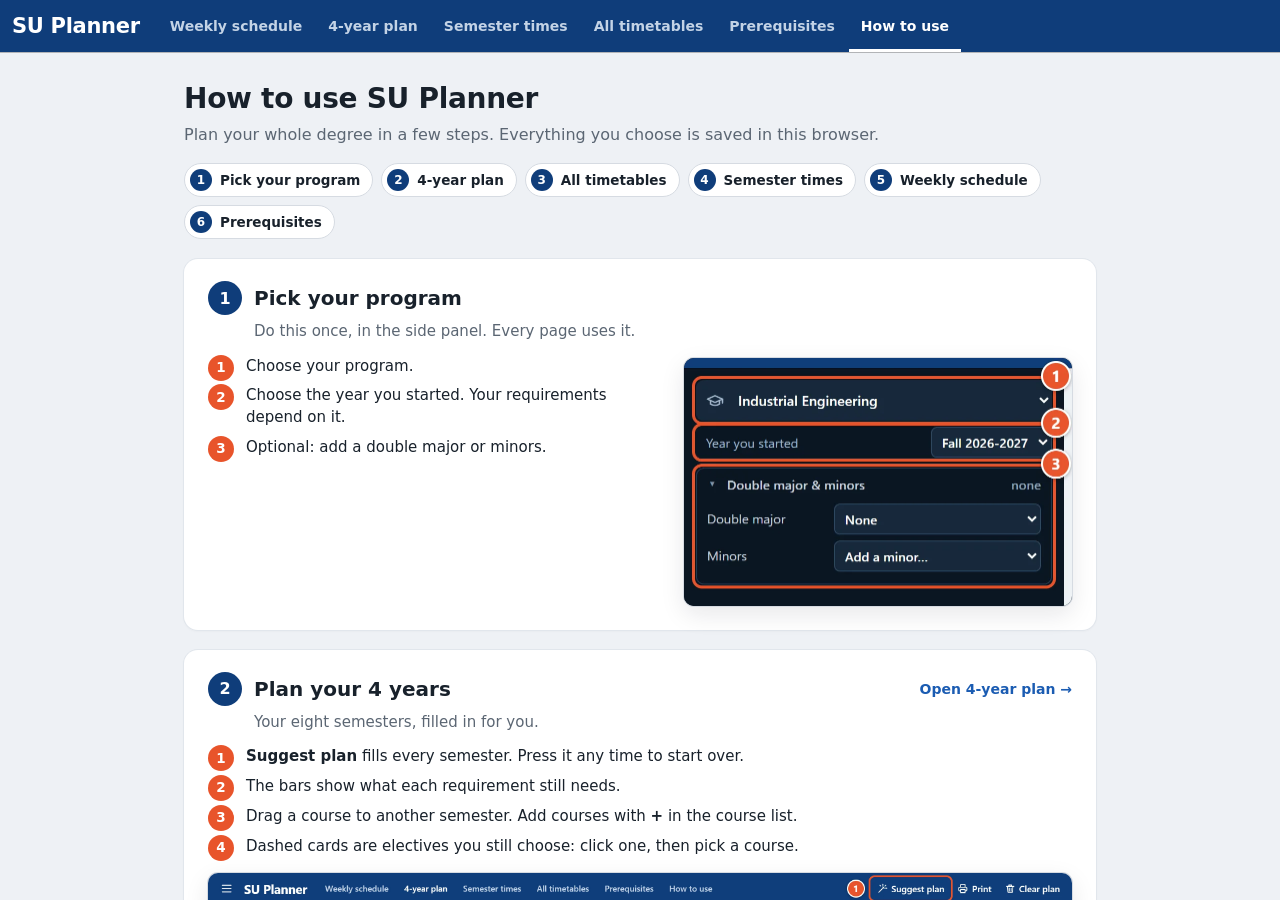
==== help.html @ ad57c1a2 "Add All timetables page with hours to keep free - All timetables page (new tab): every clash-free ti" ====
<!doctype html>
<html lang="en">
<head>
  <meta charset="utf-8">
  <meta name="viewport" content="width=device-width, initial-scale=1">
  <title>SU Planner – How to use</title>
  <meta name="description" content="How to use SU Planner: pick your program, plan your 4 years, see every clash-free timetable, and check prerequisites.">
  <link rel="stylesheet" href="css/style.css?v=202610301126">
  <link rel="stylesheet" href="css/help.css?v=202610301126">
</head>
<body class="help-page">
  <header class="topbar">
    <h1 class="brand">SU Planner</h1>
    <nav class="page-tabs" aria-label="Pages">
      <a href="index.html"><span class="long">Weekly schedule</span><span class="short">Week</span></a>
      <a href="plan.html"><span class="long">4-year plan</span><span class="short">Plan</span></a>
      <a href="timetable.html"><span class="long">Semester times</span><span class="short">Times</span></a>
      <a href="schedules.html"><span class="long">All timetables</span><span class="short">All</span></a>
      <a href="prereq.html"><span class="long">Prerequisites</span><span class="short">Prereqs</span></a>
      <a href="help.html" aria-current="page"><span class="long">How to use</span><span class="short">Help</span></a>
    </nav>
  </header>

  <main id="main">
    <article class="help">
      <header class="help-head">
        <h2>How to use SU Planner</h2>
        <p>Plan your whole degree in a few steps. Everything you choose is saved in this browser.</p>
        <ol class="toc" aria-label="Steps">
          <li><a href="#start"><span>1</span>Pick your program</a></li>
          <li><a href="#plan"><span>2</span>4-year plan</a></li>
          <li><a href="#all"><span>3</span>All timetables</a></li>
          <li><a href="#times"><span>4</span>Semester times</a></li>
          <li><a href="#weekly"><span>5</span>Weekly schedule</a></li>
          <li><a href="#prereq"><span>6</span>Prerequisites</a></li>
        </ol>
      </header>

      <section id="start" class="step" aria-labelledby="start-title">
        <div class="step-head">
          <span class="step-num" aria-hidden="true">1</span>
          <h3 id="start-title">Pick your program</h3>
        </div>
        <p class="step-lead">Do this once, in the side panel. Every page uses it.</p>
        <div class="step-body side-by-side">
          <ol class="marks">
            <li>Choose your program.</li>
            <li>Choose the year you started. Your requirements depend on it.</li>
            <li>Optional: add a double major or minors.</li>
          </ol>
          <figure class="shot narrow">
            <a href="img/help/start.webp"><img src="img/help/start.webp" width="388" height="249" alt="Side panel with the program picker, the year you started, and the double major and minors box"></a>
          </figure>
        </div>
      </section>

      <section id="plan" class="step" aria-labelledby="plan-title">
        <div class="step-head">
          <span class="step-num" aria-hidden="true">2</span>
          <h3 id="plan-title">Plan your 4 years</h3>
          <a class="open" href="plan.html">Open 4-year plan →</a>
        </div>
        <p class="step-lead">Your eight semesters, filled in for you.</p>
        <ol class="marks">
          <li><b>Suggest plan</b> fills every semester. Press it any time to start over.</li>
          <li>The bars show what each requirement still needs.</li>
          <li>Drag a course to another semester. Add courses with <b>+</b> in the course list.</li>
          <li>Dashed cards are electives you still choose: click one, then pick a course.</li>
        </ol>
        <figure class="shot">
          <a href="img/help/plan.webp"><img src="img/help/plan.webp" width="1440" height="900" loading="lazy" alt="4-year plan page with the Suggest plan button, requirement bars, semester cards and a dashed elective"></a>
        </figure>
        <p class="tip bad">Red text on a course means it comes before its prerequisite. Move it to a later semester.</p>
      </section>

      <section id="all" class="step key" aria-labelledby="all-title">
        <div class="step-head">
          <span class="step-num" aria-hidden="true">3</span>
          <h3 id="all-title">See every possible timetable</h3>
          <a class="open" href="schedules.html">Open All timetables →</a>
        </div>
        <p class="step-lead">Every way to take a semester's courses with <b>no clashes</b>, side by side.</p>
        <ol class="marks">
          <li>Pick a semester. The number is how many timetables work.</li>
          <li>Optional: click or drag over the hours you want free. Click a day for a day off, or a time to free it every day.</li>
          <li>Each card is one full week. Point at a block to see its course and section.</li>
          <li><b>Use this one</b> opens it in Semester times, ready to copy the CRNs.</li>
        </ol>
        <figure class="shot">
          <a href="img/help/all.webp"><img src="img/help/all.webp" width="1440" height="900" loading="lazy" alt="All timetables page: the semester list with counts, the filters, timetable cards and the Use this one button"></a>
        </figure>
      </section>

      <section id="times" class="step" aria-labelledby="times-title">
        <div class="step-head">
          <span class="step-num" aria-hidden="true">4</span>
          <h3 id="times-title">Look at one timetable closely</h3>
          <a class="open" href="timetable.html">Open Semester times →</a>
        </div>
        <p class="step-lead">One timetable at full size, with every section and room.</p>
        <ol class="marks">
          <li>Pick a semester from your plan.</li>
          <li><b>‹ ›</b> (or <kbd>←</kbd> <kbd>→</kbd>) shows the next timetable. <b>See all at once</b> opens the overview above.</li>
          <li><b>Keep this one</b> saves its sections.</li>
          <li>Or choose a section yourself. Only timetables with it are shown; <b>Auto</b> frees it again.</li>
        </ol>
        <figure class="shot">
          <a href="img/help/times.webp"><img src="img/help/times.webp" width="1440" height="900" loading="lazy" alt="Semester times page: the semester list, the timetable switcher, Keep this one, and the section pickers"></a>
        </figure>
        <p class="tip bad">A red warning means two courses clash in every timetable. Move one of them to another semester in your 4-year plan.</p>
      </section>

      <section id="weekly" class="step" aria-labelledby="weekly-title">
        <div class="step-head">
          <span class="step-num" aria-hidden="true">5</span>
          <h3 id="weekly-title">Build this term's schedule</h3>
          <a class="open" href="index.html">Open Weekly schedule →</a>
        </div>
        <p class="step-lead">Pick sections by hand for the current term.</p>
        <ol class="marks">
          <li>Search a course by code, name or instructor.</li>
          <li>Open a course and tick one section of each part (lecture, recitation…).</li>
          <li><b>Copy CRNs</b> when you are ready to register.</li>
        </ol>
        <figure class="shot">
          <a href="img/help/weekly.webp"><img src="img/help/weekly.webp" width="1440" height="900" loading="lazy" alt="Weekly schedule page with the search box, the course list, the timetable and the Copy CRNs button"></a>
        </figure>
      </section>

      <section id="prereq" class="step" aria-labelledby="prereq-title">
        <div class="step-head">
          <span class="step-num" aria-hidden="true">6</span>
          <h3 id="prereq-title">Check prerequisites</h3>
          <a class="open" href="prereq.html">Open Prerequisites →</a>
        </div>
        <p class="step-lead">See which courses open which.</p>
        <ol class="marks">
          <li>Click a course. Arrows show what it needs and what it opens.</li>
          <li>The side panel lists them.</li>
        </ol>
        <figure class="shot">
          <a href="img/help/prereq.webp"><img src="img/help/prereq.webp" width="1440" height="900" loading="lazy" alt="Prerequisite chart with IE 311 selected and its details in the side panel"></a>
        </figure>
      </section>

      <section class="step notes" aria-labelledby="notes-title">
        <h3 id="notes-title">Good to know</h3>
        <ul>
          <li>Your plan is saved <b>in this browser only</b>. Another browser or your phone starts empty.</li>
          <li>Class times come from SU's latest Fall and Spring schedules. Future terms may change.</li>
          <li>Check your final plan with your advisor and SU's Degree Evaluation.</li>
        </ul>
      </section>
    </article>
  </main>
</body>
</html>
---- css/style.css ----
:root {
  --top-h: 52px;
  --side-w: 380px;
  --brand: #0f3d7a;
  --brand-hi: #1b5cb2;
  --side: #0b1622;
  --card: #eef1f5;
  --card-hi: #ffffff;
  --ink: #18212b;
  --muted: #5b6673;
  --grid-a: #f7f8fa;
  --grid-b: #edf0f4;
  --line: #d6dbe2;
  --head: #4f80b3;
  --free: rgba(110, 190, 40, 0.42);
  --clash: rgba(225, 45, 55, 0.42);
  --pending: rgba(40, 110, 230, 0.16);
  --ok: #2f9e4f;
  --bad: #cf3535;
  --mono: ui-monospace, "Cascadia Mono", Consolas, "Courier New", monospace;
}

* { box-sizing: border-box; }
html, body { height: 100%; margin: 0; }
body {
  display: grid;
  grid-template-rows: var(--top-h) minmax(0, 1fr);
  grid-template-columns: var(--side-w) minmax(0, 1fr);
  grid-template-areas: "top top" "side main";
  font: 14px/1.35 system-ui, "Segoe UI", Roboto, sans-serif;
  color: var(--ink);
  background: var(--grid-a);
  overflow: hidden;
}
body.menu-hidden { grid-template-columns: 0 minmax(0, 1fr); }
button, select, input, textarea { font: inherit; color: inherit; }
[hidden] { display: none !important; }

svg.i {
  width: 18px; height: 18px; flex: none;
  fill: none; stroke: currentColor; stroke-width: 2;
  stroke-linecap: round; stroke-linejoin: round;
}

/* ---------- Top bar ---------- */
.topbar {
  grid-area: top;
  display: flex; align-items: center; gap: 6px;
  padding: 0 10px;
  background: var(--brand); color: #fff;
  box-shadow: 0 1px 0 rgba(0, 0, 0, 0.25);
  z-index: 6;
}
.brand { margin: 0 0 0 2px; font-size: 21px; font-weight: 750; letter-spacing: -0.3px; white-space: nowrap; }
.brand small { margin-left: 8px; font-size: 12px; font-weight: 500; opacity: 0.75; letter-spacing: 0; }
.page-tabs { display: flex; align-self: stretch; gap: 2px; margin-left: 12px; }
.page-tabs a {
  display: flex; align-items: center; padding: 3px 12px 0;
  border-bottom: 3px solid transparent;
  color: #c3d3e6; font-size: 14px; font-weight: 600; text-decoration: none; white-space: nowrap;
}
.page-tabs a:hover { background: rgba(255, 255, 255, 0.08); color: #fff; }
.page-tabs a[aria-current="page"] { border-bottom-color: #fff; color: #fff; }
.page-tabs a:focus-visible { outline: 2px solid #fff; outline-offset: -2px; }
.actions { margin-left: auto; display: flex; gap: 2px; }
.icon-btn, .action {
  display: inline-flex; align-items: center; gap: 6px;
  padding: 8px 10px; border: 0; border-radius: 8px;
  background: none; color: #fff; cursor: pointer;
  font-size: 15px; font-weight: 600;
}
.icon-btn:hover, .action:hover { background: rgba(255, 255, 255, 0.13); }
.icon-btn:focus-visible, .action:focus-visible { outline: 2px solid #fff; outline-offset: -2px; }
.icon-btn svg.i { width: 22px; height: 22px; }

/* ---------- Sidebar ---------- */
#sidebar {
  grid-area: side;
  display: flex; flex-direction: column; gap: 10px;
  min-width: 0; overflow: hidden;
  padding: 12px 8px 0 12px;
  background: var(--side);
}
body.menu-hidden #sidebar { display: none; }

.program-row {
  display: flex; align-items: center; gap: 4px;
  margin-right: 4px; padding-left: 10px; border-radius: 8px;
  background: #16283a; color: #9fb6cc; cursor: pointer;
}
.program-row:focus-within { box-shadow: inset 0 0 0 2px var(--brand-hi); }
.program-row select {
  flex: 1; min-width: 0; padding: 10px 6px; border: 0;
  background: transparent; color: #fff; font-weight: 600; cursor: pointer; outline: none;
  text-overflow: ellipsis;
}
.program-select option, .program-select optgroup { background: #fff; color: var(--ink); }
.program-row select.unset { color: #9fb6cc; font-weight: 500; }
.entry-row {
  display: flex; align-items: center; justify-content: space-between; gap: 8px;
  margin: -4px 4px 0 0; padding-left: 10px; color: #9fb6cc; font-size: 13px;
}
.entry-row select {
  padding: 5px 6px; border: 1px solid #2c4862; border-radius: 6px;
  background: #16283a; color: #fff; font-weight: 600; cursor: pointer;
}
.entry-row select:focus-visible { outline: 2px solid var(--brand-hi); outline-offset: 1px; }
.entry-select option { background: #fff; color: var(--ink); }

/* Double major & minors box (all pages) */
.extras-box { margin-right: 4px; }
.extras { border: 1px solid #22394f; border-radius: 8px; color: #c7d1db; font-size: 13px; }
.extras summary {
  display: flex; align-items: center; gap: 8px; padding: 7px 10px;
  cursor: pointer; list-style: none; font-weight: 600;
}
.extras summary::-webkit-details-marker { display: none; }
.extras summary::before { content: "▸"; color: #7f95aa; transition: transform 0.15s; }
.extras[open] summary::before { transform: rotate(90deg); }
.extras-sum { margin-left: auto; overflow: hidden; color: #8ea3b7; font-weight: 500; text-overflow: ellipsis; white-space: nowrap; max-width: 55%; }
.extra-row { display: flex; align-items: center; justify-content: space-between; gap: 8px; padding: 3px 10px; }
.extra-row select {
  flex: 0 1 62%; min-width: 0; padding: 5px 6px; border: 1px solid #2c4862; border-radius: 6px;
  background: #16283a; color: #fff; font-weight: 600; cursor: pointer;
}
.extra-row select option { background: #fff; color: var(--ink); }
.minor-chips { display: flex; flex-wrap: wrap; gap: 5px; padding: 4px 10px 9px; }
.minor-chips:empty { padding-bottom: 5px; }
.xchip {
  display: inline-flex; align-items: center; gap: 4px; padding: 2px 4px 2px 8px;
  border-radius: 12px; background: #16324f; color: #fff; font-size: 12px; font-weight: 600;
}
.xchip button { width: 18px; height: 18px; padding: 0; border: 0; border-radius: 50%; background: none; color: #9fb6cc; cursor: pointer; font-size: 14px; line-height: 1; }
.xchip button:hover { background: rgba(255, 255, 255, 0.15); color: #fff; }

/* Small "also counts for" tags on courses */
.xtags { display: inline-flex; flex-wrap: wrap; gap: 3px; margin-left: 4px; }
.xtag {
  padding: 0 5px; border: 1px solid #b9c4d0; border-radius: 4px;
  color: #3f4b58; font-size: 10.5px; font-weight: 650; white-space: nowrap;
}

.search-row { display: flex; border-radius: 8px; overflow: hidden; margin-right: 4px; }
#search { flex: 1; min-width: 0; border: 0; padding: 11px 12px; font-size: 15px; outline: none; background: #fff; }
#search:focus-visible { box-shadow: inset 0 0 0 2px var(--brand-hi); }
#search:disabled { background: #34404c; color: #aab4be; }
#search-mode { border: 0; padding: 0 8px; background: var(--brand-hi); color: #fff; font-weight: 600; cursor: pointer; }

.filter-row { display: flex; align-items: center; justify-content: space-between; margin-right: 4px; color: #c7d1db; font-size: 13px; }
.filter-label { display: inline-flex; align-items: center; gap: 6px; }
.filter-label svg.i { width: 16px; height: 16px; }
.day-chips { display: flex; gap: 4px; }
.day-chips button {
  padding: 4px 7px; border: 1px solid #2c4862; border-radius: 5px;
  background: transparent; color: #7f95aa; cursor: pointer;
  font-size: 11.5px; font-weight: 700; letter-spacing: 0.4px;
}
.day-chips button[aria-pressed="true"] { background: var(--brand-hi); border-color: var(--brand-hi); color: #fff; }
.day-chips button:focus-visible { outline: 2px solid #fff; outline-offset: 1px; }

.focus-bar {
  display: flex; align-items: center; justify-content: space-between; gap: 8px;
  margin-right: 4px; padding: 7px 10px; border-radius: 8px;
  background: #16324f; color: #dbe6f1; font-size: 13px;
}
.focus-bar button { border: 0; border-radius: 6px; padding: 4px 9px; background: #fff; color: var(--brand); font-weight: 600; cursor: pointer; font-size: 12.5px; }

.list-meta { margin: -2px 4px -4px 2px; color: #7d8e9f; font-size: 12px; }
.list-empty { margin: 4px 4px; color: #9fb0c0; font-size: 13px; }

.course-list {
  flex: 1; overflow-y: auto;
  display: flex; flex-direction: column; gap: 6px;
  padding: 0 4px 14px 0;
  scrollbar-color: #3a5167 transparent;
}
.list-heading {
  position: sticky; top: 0; z-index: 1; flex: none;
  display: flex; justify-content: space-between; gap: 8px;
  padding: 8px 4px 4px; background: var(--side);
  color: #a9c1d8; font-size: 11.5px; font-weight: 700; letter-spacing: 0.5px; text-transform: uppercase;
}
.list-heading.mine { color: #fff; }
.list-heading small { margin-left: 4px; color: #7890a6; font-size: 11.5px; font-weight: 500; letter-spacing: 0; text-transform: none; }
.list-heading .n { color: #63798f; font-weight: 600; }
.course { flex: none; background: var(--card); border-radius: 6px; }
.course-head {
  display: flex; align-items: center; gap: 8px;
  width: 100%; padding: 10px; border: 0; border-radius: 6px;
  background: none; text-align: left; cursor: pointer; font-size: 14.5px;
}
.course-head:hover { background: #e3e8ee; }
.course-head:focus-visible { outline: 2px solid var(--brand-hi); outline-offset: -2px; }
.course-title { flex: 1; min-width: 0; white-space: nowrap; overflow: hidden; text-overflow: ellipsis; }
.course.open .course-title { white-space: normal; }
.course-head .chev { color: #4b5663; transition: transform 0.15s; }
.course.open .chev { transform: rotate(90deg); }
.dot { display: none; width: 11px; height: 11px; flex: none; border-radius: 50%; border: 2px solid var(--dot, #8693a1); }
.course.has-picks .dot { display: block; }
.course.placed .dot { background: var(--dot); }

.course-body { padding: 0 8px 8px; }
.course:not(.open) .course-body { display: none; }
.pick-note { margin: 0 2px 4px; color: var(--muted); font-size: 12px; }
.group h3 {
  display: flex; justify-content: space-between; align-items: baseline;
  margin: 8px 2px 5px; font-size: 13px; font-weight: 650; color: #364250;
}
.group h3 .state { font-size: 11.5px; font-weight: 600; color: var(--muted); }
.group h3 .state.done { color: var(--ok); }

.section {
  display: flex; align-items: center; gap: 10px;
  margin-bottom: 5px; padding: 8px 10px;
  border: 2px solid transparent; border-radius: 6px;
  background: var(--card-hi); cursor: pointer; outline: none;
}
.section:hover { border-color: #c2cbd5; }
.section:focus-visible { border-color: var(--brand-hi); }
.section.picked { border-color: var(--ok); }
.sec-main { flex: 1; min-width: 0; }
.sec-top { display: flex; align-items: center; gap: 6px; }
.group-tag { padding: 0 5px; border: 1.5px solid var(--ink); border-radius: 4px; font-weight: 700; font-size: 12.5px; }
.info {
  padding: 1px 6px; border-radius: 4px;
  background: var(--brand); color: #fff; text-decoration: none;
  font-family: var(--mono); font-size: 11.5px;
}
.info:hover { background: var(--brand-hi); }
.crn { margin-left: auto; color: var(--muted); font-family: var(--mono); font-size: 11.5px; }
.instructor { margin: 4px 0 2px; font-weight: 600; }
.meetings { margin: 0; padding: 0; list-style: none; color: #4f5a66; font-family: var(--mono); font-size: 12px; }
.clash-note { margin-top: 4px; color: var(--bad); font-size: 12px; font-weight: 600; }
.check {
  display: grid; place-items: center; flex: none;
  width: 30px; height: 30px; border: 1.5px solid #98a3af; border-radius: 5px;
  color: transparent;
}
.check svg { width: 24px; height: 24px; fill: none; stroke: currentColor; stroke-width: 3; stroke-linecap: round; stroke-linejoin: round; }
.section.picked .check { border-color: var(--ok); color: var(--ok); }

/* ---------- Timetable ---------- */
main { grid-area: main; display: flex; flex-direction: column; min-width: 0; overflow: auto; }
#schedule { flex: 1; width: 100%; min-width: 600px; border-collapse: collapse; table-layout: fixed; }
#schedule thead th {
  position: sticky; top: 0; z-index: 2;
  height: 34px; background: var(--head); color: #fff;
  font-weight: 700; font-size: 14px;
}
#schedule th.corner { width: 64px; background: #3f6c9b; }
#schedule th.time { background: var(--grid-b); font-weight: 700; font-size: 13.5px; border-bottom: 1px solid var(--line); }
#schedule td.cell { height: 50px; padding: 3px 4px; border: 1px solid var(--line); vertical-align: middle; transition: background-color 0.1s; }
#schedule tbody tr:nth-child(odd) td.cell { background: var(--grid-a); }
#schedule tbody tr:nth-child(even) td.cell { background: var(--grid-b); }
#schedule td.cell.clash { background: #fbe1e1; box-shadow: inset 3px 0 0 var(--bad); }
#schedule td.cell.pending { background: var(--pending); }
#schedule td.cell.hover-free { background: var(--free); }
#schedule td.cell.hover-clash { background: var(--clash); }
.short { display: none; }

.chip {
  display: flex; align-items: center; gap: 4px;
  margin: 2px 0; padding: 3px 3px 3px 8px; border-radius: 5px;
  background: var(--chip); color: #fff; cursor: pointer;
  font-size: 12.5px; font-weight: 650; line-height: 1.2;
  box-shadow: 0 1px 2px rgba(0, 0, 0, 0.18);
}
.chip:hover { filter: brightness(1.08); }
.chip-label { flex: 1; min-width: 0; overflow-wrap: anywhere; }
.chip-x {
  flex: none; width: 18px; height: 18px; padding: 0; border: 0; border-radius: 4px;
  background: rgba(255, 255, 255, 0.18); color: #fff; cursor: pointer;
  font-size: 15px; line-height: 1;
}
.chip-x:hover { background: rgba(0, 0, 0, 0.28); }
.chip.doomed { opacity: 0.5; }
.chip.doomed .chip-label { text-decoration: line-through; }
.chip.ghost { background: transparent; color: var(--brand); border: 1.5px dashed var(--brand-hi); box-shadow: none; cursor: default; padding: 4px 8px; }
.chip.pop { animation: pop 0.35s ease-out; }
@keyframes pop { from { transform: scale(0.85); opacity: 0.3; } to { transform: none; opacity: 1; } }

.summary {
  position: sticky; left: 0; bottom: 0;
  display: flex; flex-wrap: wrap; align-items: center; gap: 6px 12px;
  padding: 8px 12px; border-top: 1px solid var(--line);
  background: #fff; color: var(--muted); font-size: 13px;
}
.summary .bad { color: var(--bad); font-weight: 600; }
.tba-chips { display: flex; flex-wrap: wrap; align-items: center; gap: 6px; }
.tba-chips .chip { margin: 0; }

/* ---------- Dialogs and toast ---------- */
dialog {
  width: min(460px, calc(100vw - 32px)); padding: 0; border: 0; border-radius: 12px;
  color: var(--ink); box-shadow: 0 20px 50px rgba(0, 0, 0, 0.35);
}
dialog::backdrop { background: rgba(5, 15, 25, 0.55); }
.dlg { padding: 20px 22px; }
.dlg h2 { margin: 0 0 10px; font-size: 18px; }
.dlg p { margin: 0 0 10px; }
.dlg-program { display: flex; flex-direction: column; gap: 5px; margin: 0 0 12px; font-size: 13px; font-weight: 600; color: var(--muted); }
.dlg-program select { padding: 9px 8px; border: 1.5px solid var(--brand-hi); border-radius: 8px; background: #fff; font-size: 14px; font-weight: 600; color: var(--ink); }
.dlg ol { margin: 0 0 12px; padding-left: 20px; }
.dlg li { margin: 5px 0; }
.dlg .fine { color: var(--muted); font-size: 12.5px; }
.dlg a { color: var(--brand-hi); }
.dlg textarea { width: 100%; font-family: var(--mono); font-size: 13px; padding: 8px; border: 1px solid var(--line); border-radius: 6px; resize: vertical; }
.dlg-actions { display: flex; justify-content: flex-end; gap: 8px; margin-top: 14px; }
.btn { padding: 8px 14px; border: 0; border-radius: 8px; background: #e6eaef; font-weight: 600; cursor: pointer; }
.btn.primary { background: var(--brand-hi); color: #fff; }
.btn.danger { background: var(--bad); color: #fff; }
.btn:focus-visible { outline: 2px solid var(--brand-hi); outline-offset: 2px; }
.swatch { display: inline-block; width: 12px; height: 12px; border-radius: 3px; vertical-align: -1px; }
.swatch.free { background: var(--free); }
.swatch.clash { background: var(--clash); }

#toast {
  position: fixed; left: 50%; bottom: 24px; z-index: 20;
  padding: 10px 16px; border-radius: 8px;
  background: #14202c; color: #fff; font-weight: 500;
  opacity: 0; pointer-events: none;
  transform: translate(-50%, 16px); transition: opacity 0.2s, transform 0.2s;
}
#toast.show { opacity: 1; transform: translate(-50%, 0); }

/* ---------- Small screens: the list slides over the timetable ---------- */
@media (max-width: 760px) {
  body, body.menu-hidden { grid-template-columns: 0 minmax(0, 1fr); }
  #sidebar {
    position: fixed; top: var(--top-h); bottom: 0; left: 0; z-index: 5;
    width: min(90vw, 380px);
    box-shadow: 6px 0 20px rgba(0, 0, 0, 0.35);
  }
  .brand, .action .label { display: none; }
  .topbar { gap: 2px; padding: 0 6px; }
  /* Five tabs and up to three buttons share a phone's width; the tabs scroll sideways if they must. */
  .page-tabs { flex: 0 1 auto; min-width: 0; margin-left: 0; overflow-x: auto; scrollbar-width: none; }
  .page-tabs::-webkit-scrollbar { display: none; }
  .page-tabs a { padding: 3px 6px 0; font-size: 13px; }
  .actions { flex: none; }
  .icon-btn, .action { padding: 8px 6px; }
  .long { display: none; }
  .short { display: inline; }
  #schedule { min-width: 520px; }
  #schedule th.corner { width: 52px; }
}
@media (max-width: 400px) {
  .page-tabs a { padding: 3px 4px 0; font-size: 12.5px; }
  .icon-btn, .action { padding: 8px 4px; }
}

@media (prefers-reduced-motion: reduce) {
  * { transition: none !important; animation: none !important; }
}
---- css/help.css ----
/* How to use page. Builds on style.css (top bar). No side panel here. */

.help-page { grid-template-columns: minmax(0, 1fr); grid-template-areas: "top" "main"; }
.help-page main { background: #eef1f5; }
:root { --mark: #e8542b; } /* the numbered markers in the screenshots */

.help { width: 100%; max-width: 960px; margin: 0 auto; padding: 28px 24px 56px; }
.help-head h2 { margin: 0; font-size: 28px; letter-spacing: -0.3px; }
.help-head p { margin: 6px 0 0; color: var(--muted); font-size: 16px; }

.toc { display: flex; flex-wrap: wrap; gap: 8px; margin: 18px 0 0; padding: 0; list-style: none; }
.toc a {
  display: inline-flex; align-items: center; gap: 8px; padding: 5px 12px 5px 5px;
  border: 1px solid var(--line); border-radius: 999px; background: #fff;
  color: var(--ink); font-size: 13.5px; font-weight: 600; text-decoration: none;
}
.toc a:hover { border-color: #9fb3c8; }
.toc a span {
  display: grid; place-items: center; width: 22px; height: 22px; border-radius: 50%;
  background: var(--brand); color: #fff; font-size: 12px;
}

.step {
  margin-top: 20px; padding: 22px 24px 24px; border-radius: 14px; background: #fff;
  box-shadow: 0 0 0 1px #e1e6ec, 0 1px 3px rgba(16, 24, 40, 0.05);
  scroll-margin-top: 16px;
}
.step.key { box-shadow: 0 0 0 2px var(--brand-hi), 0 6px 20px rgba(27, 92, 178, 0.12); }
.step-head { display: flex; align-items: center; gap: 12px; flex-wrap: wrap; }
.step-num {
  display: grid; place-items: center; flex: none; width: 34px; height: 34px; border-radius: 50%;
  background: var(--brand); color: #fff; font-size: 16px; font-weight: 750;
}
.step h3 { margin: 0; font-size: 20px; }
.step-head .open { margin-left: auto; color: var(--brand-hi); font-weight: 650; text-decoration: none; white-space: nowrap; }
.step-head .open:hover { text-decoration: underline; }
.step-lead { margin: 6px 0 0 46px; color: var(--muted); font-size: 15px; }
.step-lead b { color: var(--ink); }

/* Numbered like the markers in the screenshots */
.marks { display: grid; gap: 8px; margin: 14px 0 0; padding: 0; list-style: none; counter-reset: mark; }
.marks li { position: relative; padding-left: 38px; font-size: 15px; line-height: 1.45; counter-increment: mark; }
.marks li::before {
  content: counter(mark);
  position: absolute; left: 0; top: -1px;
  display: grid; place-items: center; width: 26px; height: 26px; border-radius: 50%;
  background: var(--mark); color: #fff; font-size: 13.5px; font-weight: 700;
}
kbd {
  display: inline-block; min-width: 22px; padding: 0 5px; border: 1px solid #c3ccd6; border-bottom-width: 2px;
  border-radius: 5px; background: #f7f8fa; font: 600 12.5px/1.5 system-ui, "Segoe UI", sans-serif; text-align: center;
}

.side-by-side { display: grid; grid-template-columns: minmax(0, 1fr) minmax(0, 388px); gap: 24px; align-items: start; }
.side-by-side .marks { margin-top: 14px; }

.shot { margin: 16px 0 0; }
.shot a { display: block; overflow: hidden; border-radius: 10px; box-shadow: 0 0 0 1px var(--line), 0 8px 24px rgba(16, 24, 40, 0.1); }
.shot a:focus-visible { outline: 3px solid var(--brand-hi); outline-offset: 2px; }
.shot img { display: block; width: 100%; height: auto; }
.shot.narrow a { background: var(--side); }

.tip { margin: 14px 0 0; padding: 10px 14px; border-radius: 10px; font-size: 14px; }
.tip.bad { background: #fdecec; color: #7a1f1f; box-shadow: inset 4px 0 0 var(--bad); }

.notes h3 { margin: 0; font-size: 18px; }
.notes ul { margin: 10px 0 0; padding-left: 20px; display: grid; gap: 6px; font-size: 15px; }

@media (max-width: 760px) {
  .help { padding: 18px 16px 40px; }
  .help-head h2 { font-size: 23px; }
  .step { padding: 16px 16px 18px; }
  .step-lead { margin-left: 0; }
  .step-head .open { margin-left: 46px; }
  .side-by-side { grid-template-columns: minmax(0, 1fr); }
}
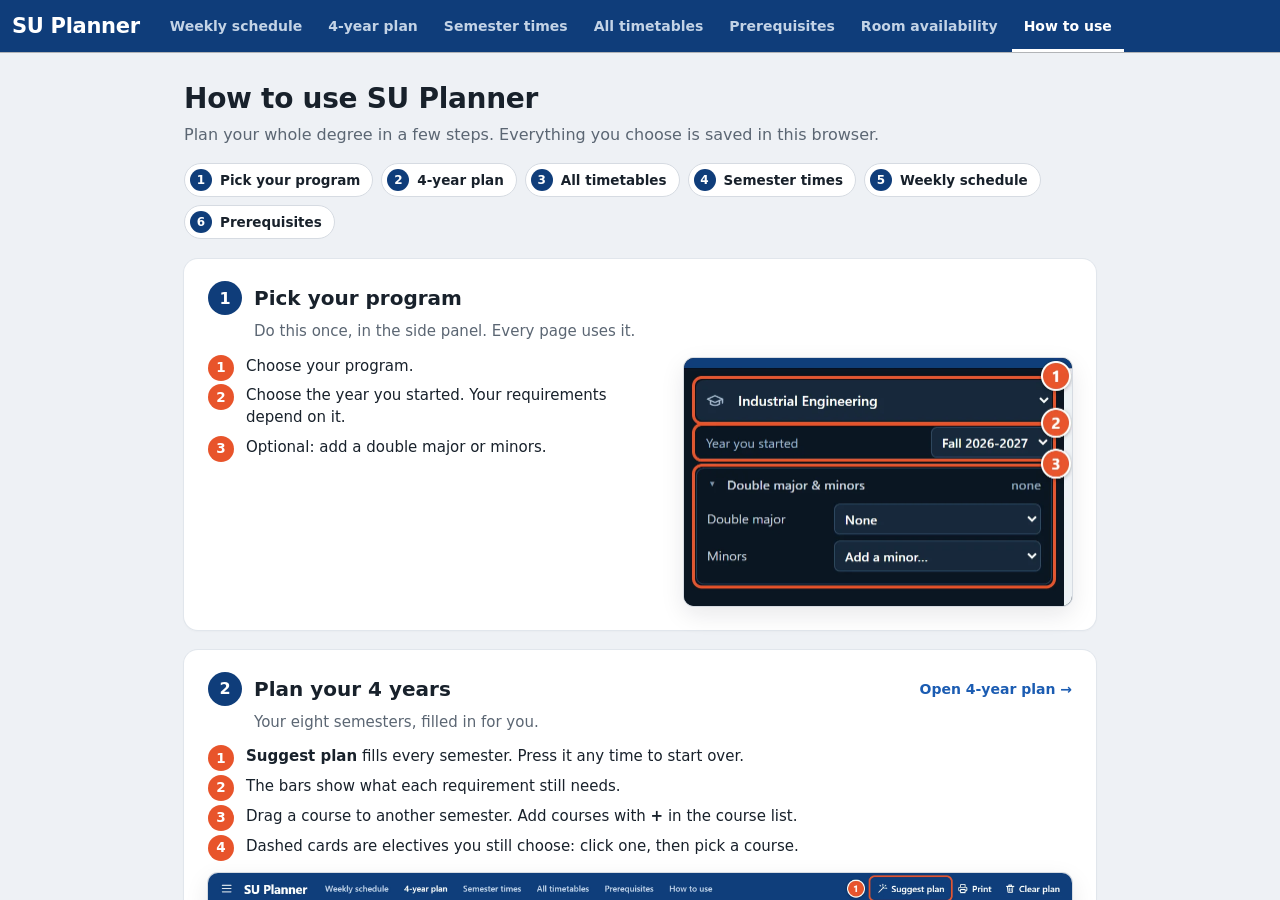
==== commit 7e6e18c9: "Add Room availability page Shows which rooms in FASS, FENS, SBS and UC are free each hour, Mon-Fri 0" ====
--- a/help.html
+++ b/help.html
@@ -5,8 +5,8 @@
   <meta name="viewport" content="width=device-width, initial-scale=1">
   <title>SU Planner – How to use</title>
   <meta name="description" content="How to use SU Planner: pick your program, plan your 4 years, see every clash-free timetable, and check prerequisites.">
-  <link rel="stylesheet" href="css/style.css?v=202610301126">
-  <link rel="stylesheet" href="css/help.css?v=202610301126">
+  <link rel="stylesheet" href="css/style.css?v=202611101541">
+  <link rel="stylesheet" href="css/help.css?v=202611101541">
 </head>
 <body class="help-page">
   <header class="topbar">
@@ -17,6 +17,7 @@
       <a href="timetable.html"><span class="long">Semester times</span><span class="short">Times</span></a>
       <a href="schedules.html"><span class="long">All timetables</span><span class="short">All</span></a>
       <a href="prereq.html"><span class="long">Prerequisites</span><span class="short">Prereqs</span></a>
+      <a href="rooms.html"><span class="long">Room availability</span><span class="short">Rooms</span></a>
       <a href="help.html" aria-current="page"><span class="long">How to use</span><span class="short">Help</span></a>
     </nav>
   </header>
@@ -118,7 +119,7 @@
         </div>
         <p class="step-lead">Pick sections by hand for the current term.</p>
         <ol class="marks">
-          <li>Search a course by code, name or instructor.</li>
+          <li>Search a course by code, name or instructor. Point at a course to see shadows of its sections on the timetable: green fits, red clashes.</li>
           <li>Open a course and tick one section of each part (lecture, recitation…).</li>
           <li><b>Copy CRNs</b> when you are ready to register.</li>
         </ol>
--- a/css/style.css
+++ b/css/style.css
@@ -256,6 +256,17 @@
 #schedule td.cell.pending { background: var(--pending); }
 #schedule td.cell.hover-free { background: var(--free); }
 #schedule td.cell.hover-clash { background: var(--clash); }
+/* Shadows of a hovered course's sections: laid over the cell, so nothing moves */
+#schedule td.cell { position: relative; }
+#schedule .shadow {
+  position: absolute; inset: 2px; z-index: 2; pointer-events: none;
+  display: flex; flex-direction: column; justify-content: center; gap: 1px; overflow: hidden;
+  padding: 2px 6px; border: 1.5px dashed #2f8a4a; border-radius: 6px;
+  background: rgba(110, 190, 40, 0.22); color: #1d5e2f; font-size: 11.5px; font-weight: 700; line-height: 1.2;
+}
+#schedule .shadow.clash { border-color: var(--bad); background: rgba(225, 45, 55, 0.16); color: #8a1f24; }
+#schedule .shadow span { overflow: hidden; white-space: nowrap; text-overflow: ellipsis; }
+#schedule .shadow .more { font-weight: 600; opacity: 0.8; }
 .short { display: none; }
 
 .chip {
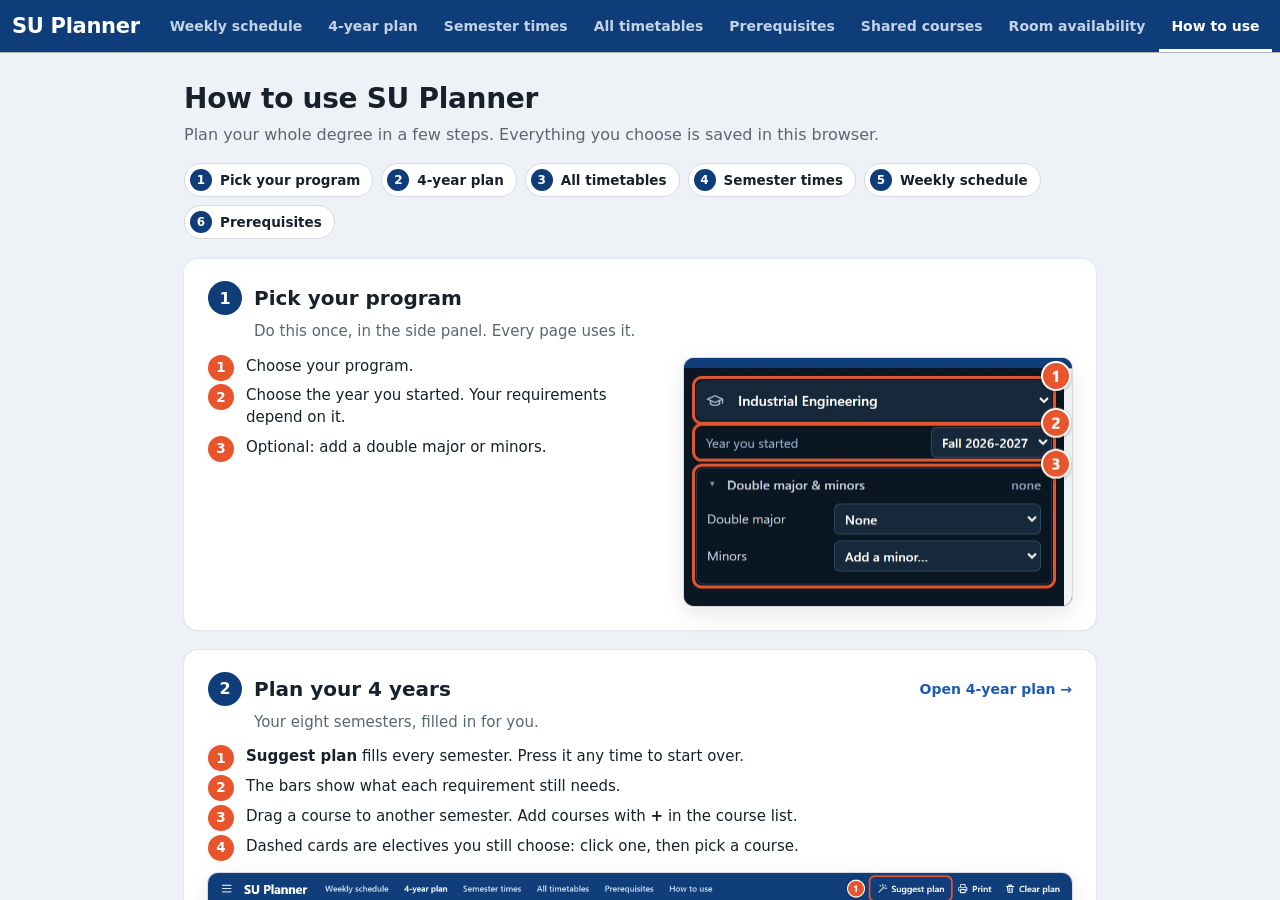
==== commit efcbaf8e: "Add Shared courses page A program-by-program grid of the required courses two programs share, a pane" ====
--- a/help.html
+++ b/help.html
@@ -5,8 +5,8 @@
   <meta name="viewport" content="width=device-width, initial-scale=1">
   <title>SU Planner – How to use</title>
   <meta name="description" content="How to use SU Planner: pick your program, plan your 4 years, see every clash-free timetable, and check prerequisites.">
-  <link rel="stylesheet" href="css/style.css?v=202611101541">
-  <link rel="stylesheet" href="css/help.css?v=202611101541">
+  <link rel="stylesheet" href="css/style.css?v=202611111622">
+  <link rel="stylesheet" href="css/help.css?v=202611111622">
 </head>
 <body class="help-page">
   <header class="topbar">
@@ -17,6 +17,7 @@
       <a href="timetable.html"><span class="long">Semester times</span><span class="short">Times</span></a>
       <a href="schedules.html"><span class="long">All timetables</span><span class="short">All</span></a>
       <a href="prereq.html"><span class="long">Prerequisites</span><span class="short">Prereqs</span></a>
+      <a href="overlap.html"><span class="long">Shared courses</span><span class="short">Shared</span></a>
       <a href="rooms.html"><span class="long">Room availability</span><span class="short">Rooms</span></a>
       <a href="help.html" aria-current="page"><span class="long">How to use</span><span class="short">Help</span></a>
     </nav>
@@ -149,6 +150,7 @@
         <ul>
           <li>Your plan is saved <b>in this browser only</b>. Another browser or your phone starts empty.</li>
           <li>Class times come from SU's latest Fall and Spring schedules. Future terms may change.</li>
+          <li>Thinking about a double major? <a href="overlap.html">Shared courses</a> shows which required courses two programs have in common, and how many more you'd need.</li>
           <li>Check your final plan with your advisor and SU's Degree Evaluation.</li>
         </ul>
       </section>
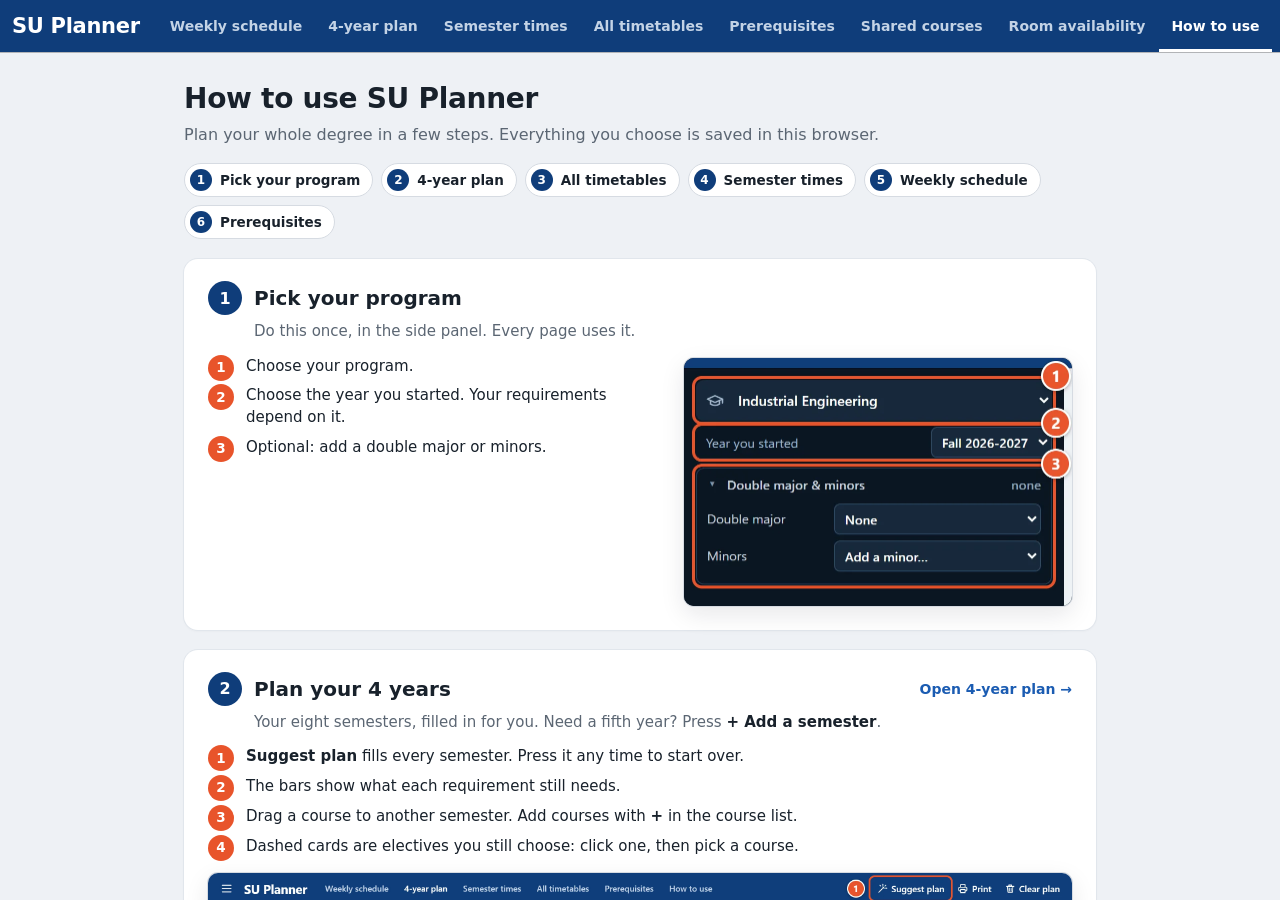
==== commit dbaa401b: "4-year plan: add semesters beyond Year 4, five years for a double major A + Add a semester card adds" ====
--- a/help.html
+++ b/help.html
@@ -5,8 +5,8 @@
   <meta name="viewport" content="width=device-width, initial-scale=1">
   <title>SU Planner – How to use</title>
   <meta name="description" content="How to use SU Planner: pick your program, plan your 4 years, see every clash-free timetable, and check prerequisites.">
-  <link rel="stylesheet" href="css/style.css?v=202611111622">
-  <link rel="stylesheet" href="css/help.css?v=202611111622">
+  <link rel="stylesheet" href="css/style.css?v=202611121447">
+  <link rel="stylesheet" href="css/help.css?v=202611121447">
 </head>
 <body class="help-page">
   <header class="topbar">
@@ -62,7 +62,7 @@
           <h3 id="plan-title">Plan your 4 years</h3>
           <a class="open" href="plan.html">Open 4-year plan →</a>
         </div>
-        <p class="step-lead">Your eight semesters, filled in for you.</p>
+        <p class="step-lead">Your eight semesters, filled in for you. Need a fifth year? Press <b>+ Add a semester</b>.</p>
         <ol class="marks">
           <li><b>Suggest plan</b> fills every semester. Press it any time to start over.</li>
           <li>The bars show what each requirement still needs.</li>
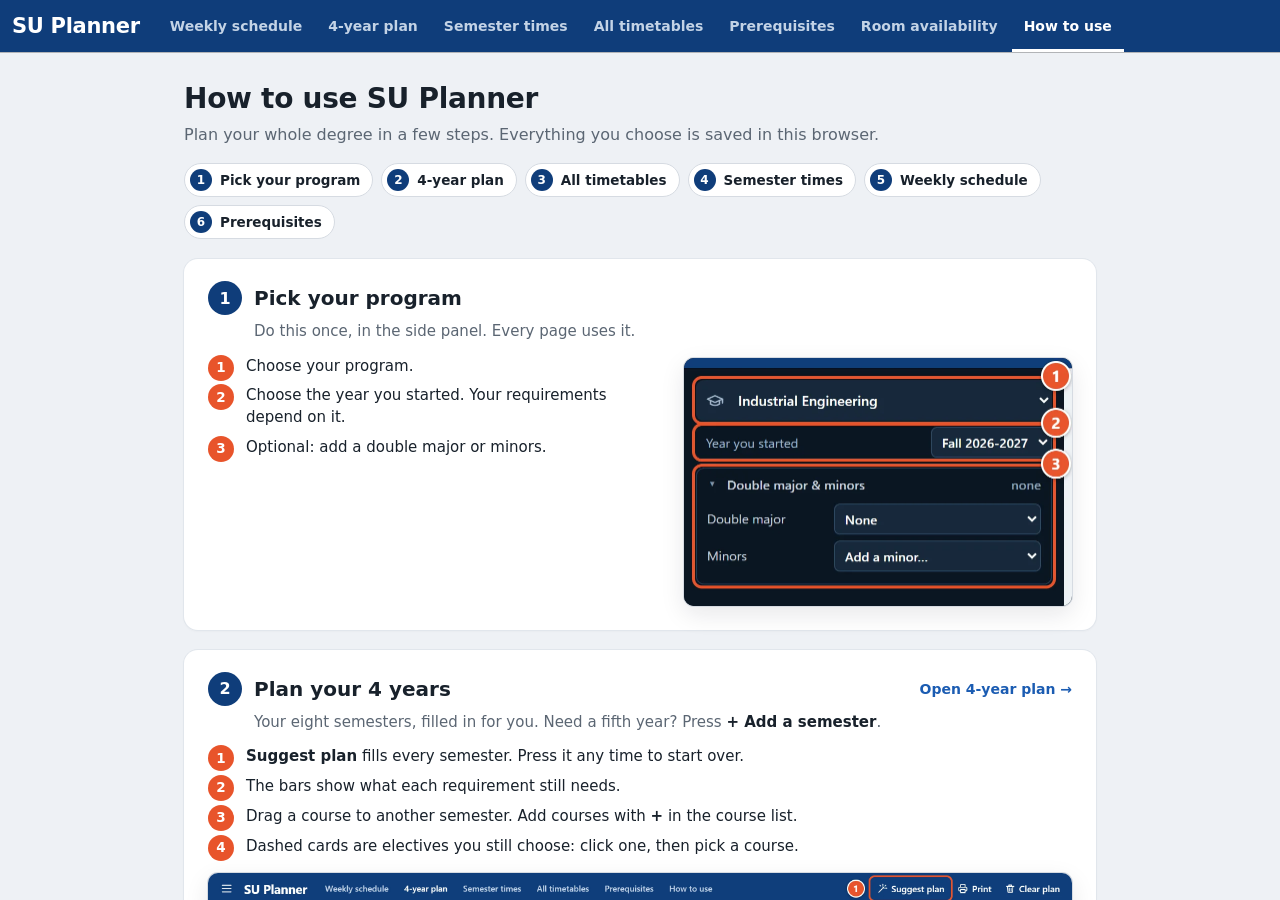
==== commit da59954c: "Remove the Shared courses page Drop the Shared courses tab from every page, its page files, and its " ====
--- a/help.html
+++ b/help.html
@@ -5,8 +5,8 @@
   <meta name="viewport" content="width=device-width, initial-scale=1">
   <title>SU Planner – How to use</title>
   <meta name="description" content="How to use SU Planner: pick your program, plan your 4 years, see every clash-free timetable, and check prerequisites.">
-  <link rel="stylesheet" href="css/style.css?v=202611121447">
-  <link rel="stylesheet" href="css/help.css?v=202611121447">
+  <link rel="stylesheet" href="css/style.css?v=202611121552">
+  <link rel="stylesheet" href="css/help.css?v=202611121552">
 </head>
 <body class="help-page">
   <header class="topbar">
@@ -17,7 +17,6 @@
       <a href="timetable.html"><span class="long">Semester times</span><span class="short">Times</span></a>
       <a href="schedules.html"><span class="long">All timetables</span><span class="short">All</span></a>
       <a href="prereq.html"><span class="long">Prerequisites</span><span class="short">Prereqs</span></a>
-      <a href="overlap.html"><span class="long">Shared courses</span><span class="short">Shared</span></a>
       <a href="rooms.html"><span class="long">Room availability</span><span class="short">Rooms</span></a>
       <a href="help.html" aria-current="page"><span class="long">How to use</span><span class="short">Help</span></a>
     </nav>
@@ -150,7 +149,6 @@
         <ul>
           <li>Your plan is saved <b>in this browser only</b>. Another browser or your phone starts empty.</li>
           <li>Class times come from SU's latest Fall and Spring schedules. Future terms may change.</li>
-          <li>Thinking about a double major? <a href="overlap.html">Shared courses</a> shows which required courses two programs have in common, and how many more you'd need.</li>
           <li>Check your final plan with your advisor and SU's Degree Evaluation.</li>
         </ul>
       </section>
